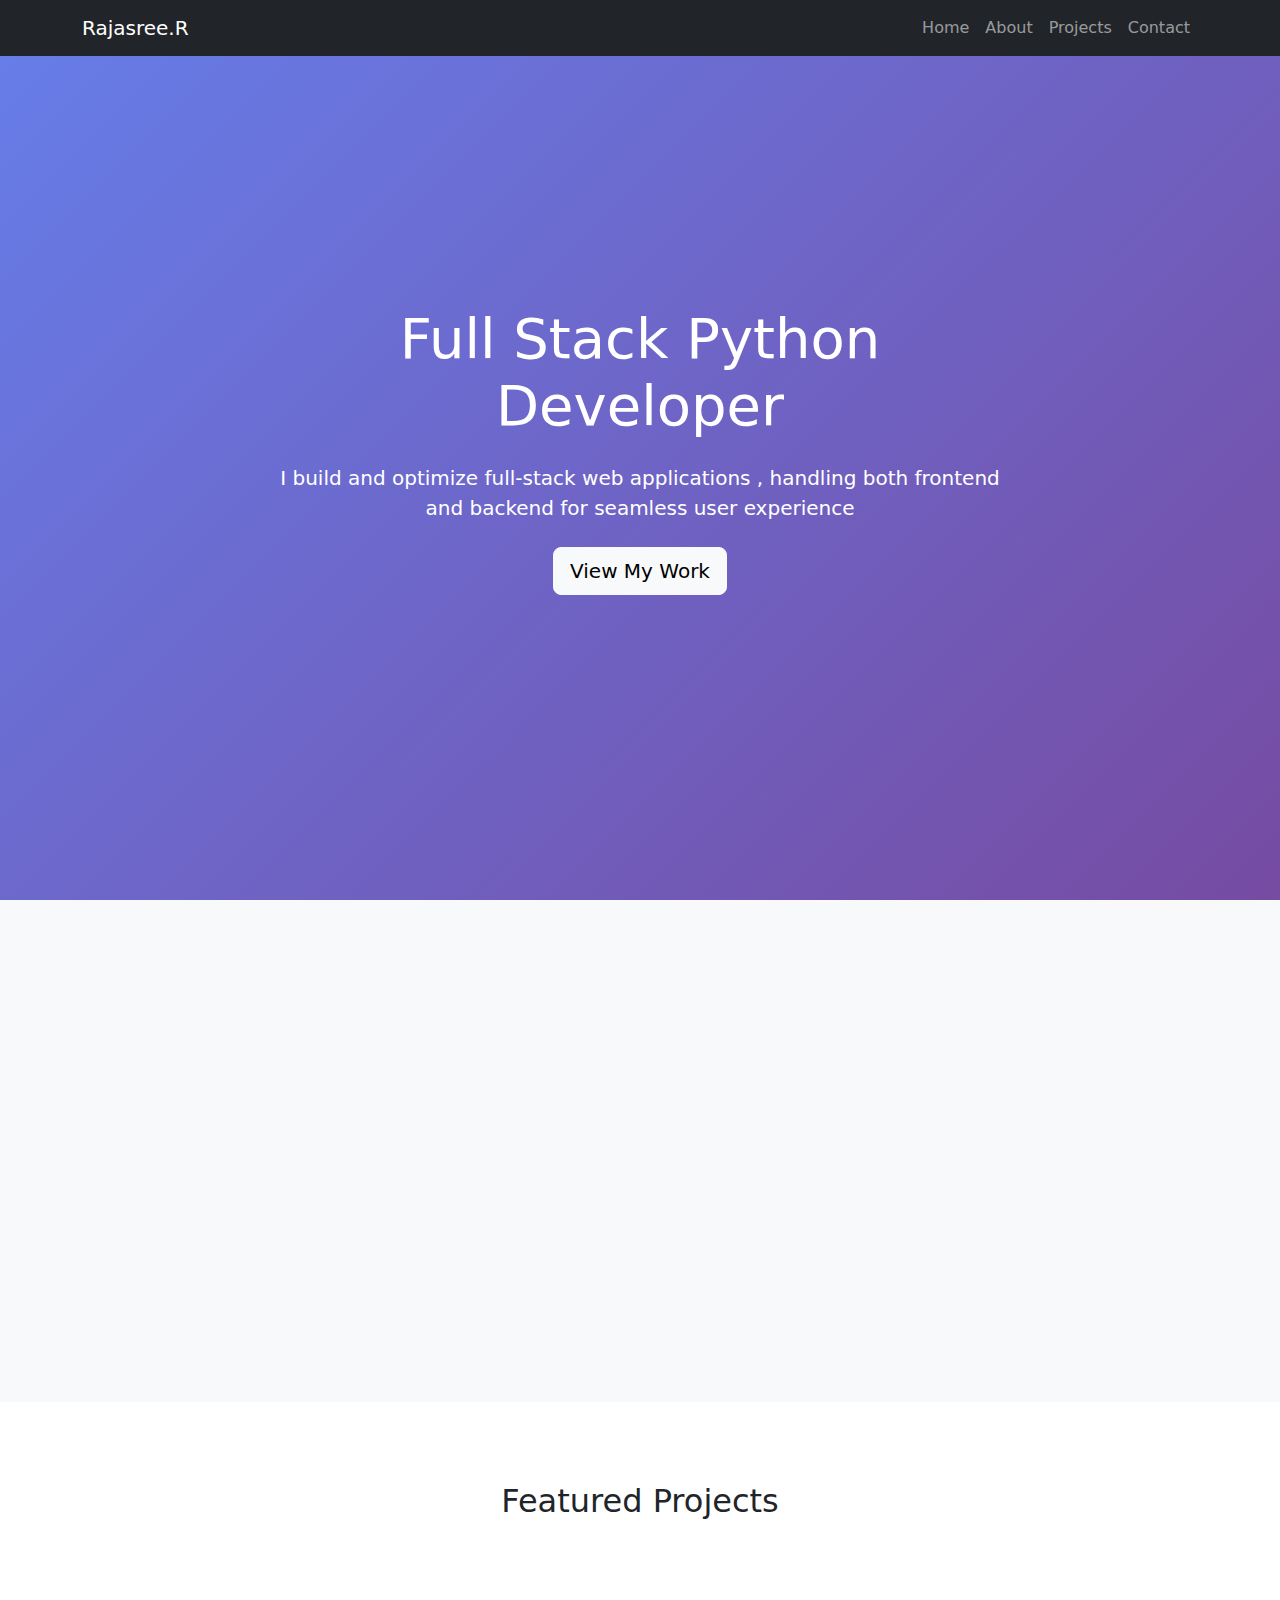
==== index.html @ 8f2027f9 "Update and rename home.html to index.html" ====
<!DOCTYPE html>
<html lang="en">
<head>
    <meta charset="UTF-8">
    <meta name="viewport" content="width=device-width, initial-scale=1.0">
    <title>Portfolio</title>
    <link href="https://cdnjs.cloudflare.com/ajax/libs/bootstrap/5.3.2/css/bootstrap.min.css" rel="stylesheet">
    <style>
        .hidden {
            opacity: 0;
            transform: translateX(-100%);
            transition: all 1s;
        }

        .show {
            opacity: 1;
            transform: translateX(0);
        }

        .project-card {
            border-radius: 10px;
            box-shadow: 0 4px 6px rgba(0, 0, 0, 0.1);
            transition: transform 0.3s;
        }

        .project-card:hover {
            transform: translateY(-5px);
        }

        .skill-badge {
            font-size: 0.9rem;
            margin: 0.2rem;
            padding: 0.5rem 1rem;
            border-radius: 20px;
        }

        .hero-section {
            height: 100vh;
            background: linear-gradient(135deg, #667eea 0%, #764ba2 100%);
            color: white;
        }

        .section-padding {
            padding: 5rem 0;
        }

        .code-block {
            background-color: #1e1e1e;
            color: #d4d4d4;
            padding: 1rem;
            border-radius: 5px;
            font-family: monospace;
        }
    </style>
</head>
<body>
    <!-- Navigation -->
    <nav class="navbar navbar-expand-lg navbar-dark bg-dark fixed-top">
        <div class="container">
            <a class="navbar-brand" href="#">Rajasree.R</a>
            <button class="navbar-toggler" type="button" data-bs-toggle="collapse" data-bs-target="#navbarNav">
                <span class="navbar-toggler-icon"></span>
            </button>
            <div class="collapse navbar-collapse" id="navbarNav">
                <ul class="navbar-nav ms-auto">
                    <li class="nav-item">
                        <a class="nav-link" href="#home">Home</a>
                    </li>
                    <li class="nav-item">
                        <a class="nav-link" href="#about">About</a>
                    </li>
                    <li class="nav-item">
                        <a class="nav-link" href="#projects">Projects</a>
                    </li>
                    <li class="nav-item">
                        <a class="nav-link" href="#contact">Contact</a>
                    </li>
                </ul>
            </div>
        </div>
    </nav>

    <!-- Hero Section -->
    <section id="home" class="hero-section d-flex align-items-center">
        <div class="container">
            <div class="row">
                <div class="col-lg-8 mx-auto text-center hidden">
                    <h1 class="display-4 mb-4">Full Stack Python Developer</h1>
                    <p class="lead mb-4">I build and optimize full-stack  web applications , handling both frontend and backend for seamless user experience</p>
                    <a href="#projects" class="btn btn-light btn-lg">View My Work</a>
                </div>
            </div>
        </div>
    </section>

    <!-- About Section -->
    <section id="about" class="section-padding bg-light">
        <div class="container">
            <div class="row">
                <div class="col-lg-6 hidden">
                    <h2 class="mb-4">About Me</h2>
                    <p class="lead">I'm a passionate Full Stack Developer specializing in Python and web technologies. With expertise in both frontend and backend development, I create efficient and scalable web solutions.</p>
                    <div class="mt-4">
                        <h4>Technical Skills</h4>
                        <span class="badge bg-primary skill-badge">Python</span>
                        <span class="badge bg-success skill-badge">Django</span>
                        <span class="badge bg-info skill-badge">Flask</span>
                        <span class="badge bg-warning skill-badge">JavaScript</span>
                        <span class="badge bg-danger skill-badge">HTML/CSS</span>
                        <span class="badge bg-secondary skill-badge">Bootstrap</span>
                        <span class="badge bg-danger skill-badge">PostgreSQL</span>
                        <span class="badge bg-warning skill-badge">MongoDB</span>
                        <span class="badge bg-info skill-badge">GitHub</span>
                    </div>
                </div>
                <div class="col-lg-6 hidden">
                    <div class="code-block">
                        <pre>
def greet():
    skills = ['Python', 'Django', 'Flask',
              'JavaScript', 'HTML/CSS', PostgrSQL , MongoDB , GitHub]
<!--    years_exp = 3-->

    return {
        'message': 'Hello, World!',
        'role': 'Full Stack Developer',
        'skills': skills
<!--        'experience': f'{years_exp} years'-->
    }

# Output: Ready to build amazing things!
                        </pre>
                    </div>
                </div>
            </div>
        </div>
    </section>

    <!-- Projects Section -->
    <section id="projects" class="section-padding">
        <div class="container">
            <h2 class="text-center mb-5">Featured Projects</h2>
            <div class="row g-4">
                <!-- Project 1 -->
<!--                <div class="col-lg-4 hidden">-->
<!--                    <div class="project-card card h-100">-->
<!--                        <img src="/api/placeholder/400/300" class="card-img-top" alt="Project 1">-->
<!--                        <div class="card-body">-->
<!--                            <h5 class="card-title">E-Commerce Platform</h5>-->
<!--                            <p class="card-text">A full-featured e-commerce platform built with Django and React.</p>-->
<!--                            <div class="mt-3">-->
<!--                                <span class="badge bg-primary">Python</span>-->
<!--                                <span class="badge bg-success">Django</span>-->
<!--                                <span class="badge bg-info">React</span>-->
<!--                            </div>-->
<!--                        </div>-->
<!--                    </div>-->
<!--                </div>-->
                <!-- Project 2 -->
                <div class="col-lg-4 hidden">
                    <div class="project-card card h-100">
                        <img src="/api/placeholder/400/300" class="card-img-top" alt="Project 2">
                        <div class="card-body">
                            <h5 class="card-title">Customized Catering</h5>
                            <p class="card-text">A Python Django webapp with HTML & CSS,offering personalized catering service</p>
                            <div class="mt-3">
                                <span class="badge bg-success">Python</span>
                                <span class="badge bg-primary">Django</span>
                                <span class="badge bg-info">HTML/CSS</span>
                            </div>
                        </div>
                    </div>
                </div>
                <!-- Project 3 -->
<!--                <div class="col-lg-4 hidden">-->
<!--                    <div class="project-card card h-100">-->
<!--                        <img src="/api/placeholder/400/300" class="card-img-top" alt="Project 3">-->
<!--                        <div class="card-body">-->
<!--                            <h5 class="card-title">Analytics Dashboard</h5>-->
<!--                            <p class="card-text">Real-time analytics dashboard with Python backend and Chart.js.</p>-->
<!--                            <div class="mt-3">-->
<!--                                <span class="badge bg-primary">Python</span>-->
<!--                                <span class="badge bg-success">WebSocket</span>-->
<!--                                <span class="badge bg-info">Chart.js</span>-->
<!--                            </div>-->
<!--                        </div>-->
<!--                    </div>-->
<!--                </div>-->
            </div>
        </div>
    </section>

    <!-- Contact Section -->
    <section id="contact" class="section-padding bg-light">
        <div class="container">
            <div class="row">
                <div class="col-lg-6 mx-auto text-center hidden">
                    <h2 class="mb-4">Get In Touch</h2>
<!--                    <p class="lead mb-4">Interested in working together? Let's connect!</p>-->
                    <div class="d-grid gap-2 d-sm-flex justify-content-sm-center">
                        <a href="rajasree.r016@gmail.com" class="btn btn-primary btn-lg px-4 gap-3">Email Me</a>
                        <a href="https://github.com/rajasree06" class="btn btn-outline-secondary btn-lg px-4">GitHub</a>
                        <a href="https://www.linkedin.com/in/rajasree31" class="btn btn-primary btn-lg px-4 gap-3">Linkedin</a>
                    </div>
                </div>
            </div>
        </div>
    </section>

    <script src="https://cdnjs.cloudflare.com/ajax/libs/bootstrap/5.3.2/js/bootstrap.bundle.min.js"></script>
    <script>
        // Intersection Observer for slide-in animations
        const observer = new IntersectionObserver((entries) => {
            entries.forEach(entry => {
                if (entry.isIntersecting) {
                    entry.target.classList.add('show');
                }
            });
        }, {
            threshold: 0.1
        });

        // Observe all hidden elements
        document.querySelectorAll('.hidden').forEach((el) => observer.observe(el));
    </script>
</body>
</html>
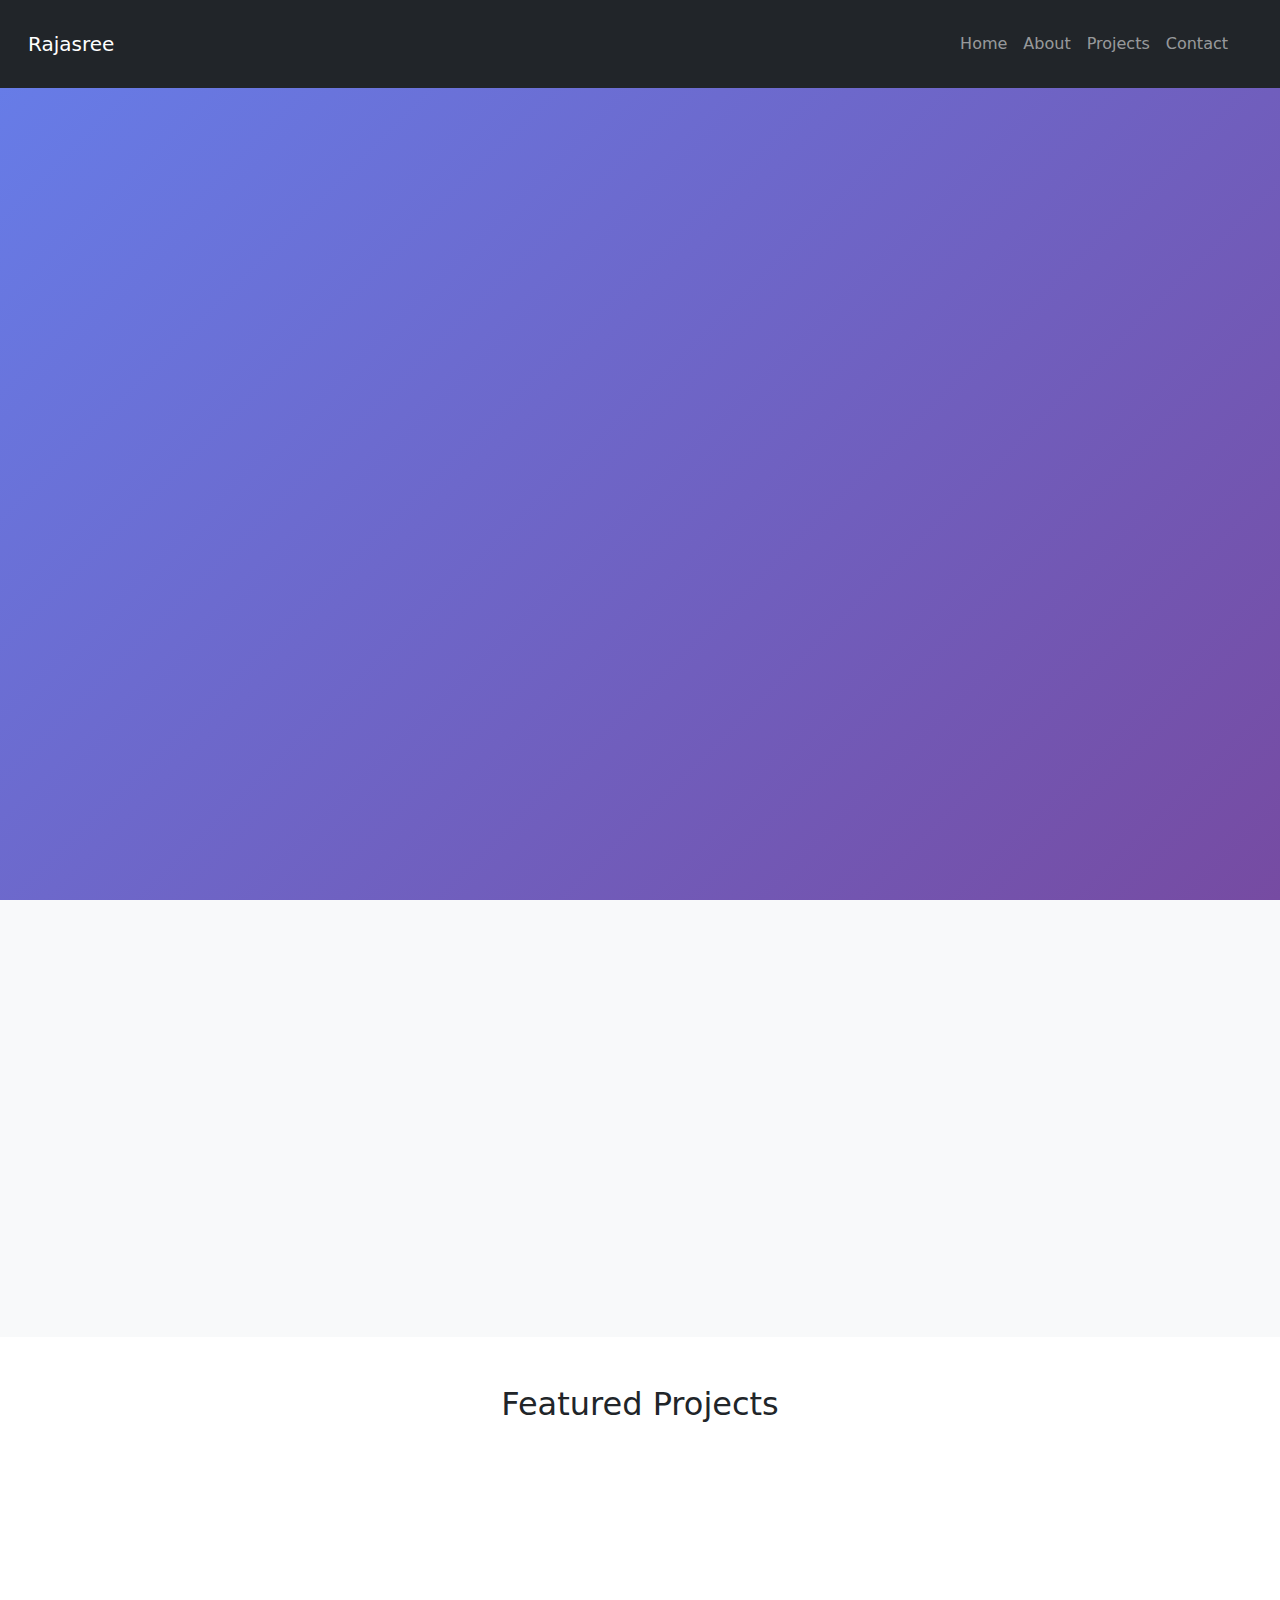
==== commit c3df79d3: "Update index.html" ====
--- a/index.html
+++ b/index.html
@@ -6,74 +6,138 @@
     <title>Portfolio</title>
     <link href="https://cdnjs.cloudflare.com/ajax/libs/bootstrap/5.3.2/css/bootstrap.min.css" rel="stylesheet">
     <style>
+        /* Mobile-first styles */
+        body {
+            overflow-x: hidden;
+        }
+
         .hidden {
             opacity: 0;
             transform: translateX(-100%);
             transition: all 1s;
         }
-
+        
         .show {
             opacity: 1;
             transform: translateX(0);
         }
-
+        
         .project-card {
             border-radius: 10px;
             box-shadow: 0 4px 6px rgba(0, 0, 0, 0.1);
             transition: transform 0.3s;
-        }
-
+            margin-bottom: 1rem;
+        }
+        
         .project-card:hover {
             transform: translateY(-5px);
         }
-
+        
         .skill-badge {
-            font-size: 0.9rem;
+            font-size: 0.8rem;
             margin: 0.2rem;
-            padding: 0.5rem 1rem;
+            padding: 0.4rem 0.8rem;
             border-radius: 20px;
-        }
-
+            display: inline-block;
+            margin-bottom: 0.5rem;
+        }
+        
         .hero-section {
-            height: 100vh;
+            min-height: 100vh;
             background: linear-gradient(135deg, #667eea 0%, #764ba2 100%);
             color: white;
-        }
-
+            padding: 6rem 1rem 2rem 1rem;
+        }
+        
         .section-padding {
-            padding: 5rem 0;
-        }
-
+            padding: 3rem 1rem;
+        }
+        
         .code-block {
             background-color: #1e1e1e;
             color: #d4d4d4;
             padding: 1rem;
             border-radius: 5px;
             font-family: monospace;
+            font-size: 0.9rem;
+            overflow-x: auto;
+            margin: 1rem 0;
+        }
+
+        /* Navbar mobile improvements */
+        .navbar {
+            padding: 0.5rem 1rem;
+        }
+
+        .navbar-collapse {
+            background-color: #212529;
+            padding: 1rem;
+        }
+
+        /* Mobile-specific adjustments */
+        @media (max-width: 768px) {
+            .hero-section {
+                text-align: center;
+                padding-top: 5rem;
+            }
+
+            .hero-section h1 {
+                font-size: 2rem;
+            }
+
+            .hero-section p {
+                font-size: 1rem;
+            }
+
+            .section-padding {
+                padding: 2rem 1rem;
+            }
+
+            .card-body {
+                padding: 1rem;
+            }
+
+            .project-card img {
+                height: 200px;
+                object-fit: cover;
+            }
+
+            .code-block {
+                font-size: 0.8rem;
+                max-width: 100%;
+                overflow-x: auto;
+                -webkit-overflow-scrolling: touch;
+            }
+
+            pre {
+                margin-bottom: 0;
+                white-space: pre-wrap;
+                word-wrap: break-word;
+            }
         }
     </style>
 </head>
 <body>
     <!-- Navigation -->
     <nav class="navbar navbar-expand-lg navbar-dark bg-dark fixed-top">
-        <div class="container">
-            <a class="navbar-brand" href="#">Rajasree.R</a>
+        <div class="container-fluid">
+            <a class="navbar-brand" href="#">Rajasree</a>
             <button class="navbar-toggler" type="button" data-bs-toggle="collapse" data-bs-target="#navbarNav">
                 <span class="navbar-toggler-icon"></span>
             </button>
             <div class="collapse navbar-collapse" id="navbarNav">
                 <ul class="navbar-nav ms-auto">
                     <li class="nav-item">
-                        <a class="nav-link" href="#home">Home</a>
+                        <a class="nav-link py-2" href="#home">Home</a>
                     </li>
                     <li class="nav-item">
-                        <a class="nav-link" href="#about">About</a>
+                        <a class="nav-link py-2" href="#about">About</a>
                     </li>
                     <li class="nav-item">
-                        <a class="nav-link" href="#projects">Projects</a>
+                        <a class="nav-link py-2" href="#projects">Projects</a>
                     </li>
                     <li class="nav-item">
-                        <a class="nav-link" href="#contact">Contact</a>
+                        <a class="nav-link py-2" href="#contact">Contact</a>
                     </li>
                 </ul>
             </div>
@@ -84,9 +148,10 @@
     <section id="home" class="hero-section d-flex align-items-center">
         <div class="container">
             <div class="row">
-                <div class="col-lg-8 mx-auto text-center hidden">
+                <div class="col-12 text-center hidden">
                     <h1 class="display-4 mb-4">Full Stack Python Developer</h1>
-                    <p class="lead mb-4">I build and optimize full-stack  web applications , handling both frontend and backend for seamless user experience</p>
+                    <p class="lead mb-4">I build and optimize full-stack  web applications , handling both frontend 
+                        and backend for seamless user experience</p>
                     <a href="#projects" class="btn btn-light btn-lg">View My Work</a>
                 </div>
             </div>
@@ -97,38 +162,41 @@
     <section id="about" class="section-padding bg-light">
         <div class="container">
             <div class="row">
-                <div class="col-lg-6 hidden">
+                <div class="col-12 col-lg-6 mb-4 hidden">
                     <h2 class="mb-4">About Me</h2>
-                    <p class="lead">I'm a passionate Full Stack Developer specializing in Python and web technologies. With expertise in both frontend and backend development, I create efficient and scalable web solutions.</p>
+                    <p class="lead">I'm a passionate Full Stack Developer specializing in Python and 
+                        web technologies. With expertise in both frontend and backend development, 
+                        I create efficient and scalable web solutions.</p>
                     <div class="mt-4">
                         <h4>Technical Skills</h4>
-                        <span class="badge bg-primary skill-badge">Python</span>
-                        <span class="badge bg-success skill-badge">Django</span>
-                        <span class="badge bg-info skill-badge">Flask</span>
-                        <span class="badge bg-warning skill-badge">JavaScript</span>
-                        <span class="badge bg-danger skill-badge">HTML/CSS</span>
-                        <span class="badge bg-secondary skill-badge">Bootstrap</span>
-                        <span class="badge bg-danger skill-badge">PostgreSQL</span>
-                        <span class="badge bg-warning skill-badge">MongoDB</span>
-                        <span class="badge bg-info skill-badge">GitHub</span>
-                    </div>
-                </div>
-                <div class="col-lg-6 hidden">
+                        <div class="skill-badges">
+                            <span class="badge bg-primary skill-badge">Python</span>
+                            <span class="badge bg-success skill-badge">Django</span>
+                            <span class="badge bg-info skill-badge">Flask</span>
+                            <span class="badge bg-warning skill-badge">JavaScript</span>
+                            <span class="badge bg-danger skill-badge">HTML5/CSS3</span>
+                            <span class="badge bg-secondary skill-badge">Bootstrap</span>
+                            <span class="badge bg-danger skill-badge">PostgreSQL</span>
+                            <span class="badge bg-warning skill-badge">MongoDB</span>
+                            <span class="badge bg-info skill-badge">GitHub</span>
+                        </div>
+                    </div>
+                </div>
+                <div class="col-12 col-lg-6 hidden">
                     <div class="code-block">
                         <pre>
 def greet():
-    skills = ['Python', 'Django', 'Flask',
-              'JavaScript', 'HTML/CSS', PostgrSQL , MongoDB , GitHub]
-<!--    years_exp = 3-->
-
+    skills = ['Python', 'Django', 
+            'Flask', 'JavaScript', 
+            'HTML/CSS', PostgrSQL , MongoDB , GitHub]
+<!--     years_exp = 3 -->
+    
     return {
         'message': 'Hello, World!',
         'role': 'Full Stack Developer',
         'skills': skills
-<!--        'experience': f'{years_exp} years'-->
+<!--         'experience': f'{years_exp} years' -->
     }
-
-# Output: Ready to build amazing things!
                         </pre>
                     </div>
                 </div>
@@ -139,31 +207,16 @@
     <!-- Projects Section -->
     <section id="projects" class="section-padding">
         <div class="container">
-            <h2 class="text-center mb-5">Featured Projects</h2>
-            <div class="row g-4">
+            <h2 class="text-center mb-4">Featured Projects</h2>
+            <div class="row">
                 <!-- Project 1 -->
-<!--                <div class="col-lg-4 hidden">-->
-<!--                    <div class="project-card card h-100">-->
-<!--                        <img src="/api/placeholder/400/300" class="card-img-top" alt="Project 1">-->
-<!--                        <div class="card-body">-->
-<!--                            <h5 class="card-title">E-Commerce Platform</h5>-->
-<!--                            <p class="card-text">A full-featured e-commerce platform built with Django and React.</p>-->
-<!--                            <div class="mt-3">-->
-<!--                                <span class="badge bg-primary">Python</span>-->
-<!--                                <span class="badge bg-success">Django</span>-->
-<!--                                <span class="badge bg-info">React</span>-->
-<!--                            </div>-->
-<!--                        </div>-->
-<!--                    </div>-->
-<!--                </div>-->
-                <!-- Project 2 -->
-                <div class="col-lg-4 hidden">
+                <div class="col-12 col-md-6 col-lg-4 mb-4 hidden">
                     <div class="project-card card h-100">
-                        <img src="/api/placeholder/400/300" class="card-img-top" alt="Project 2">
+                        <img src="/api/placeholder/400/300" class="card-img-top" alt="Project 1">
                         <div class="card-body">
                             <h5 class="card-title">Customized Catering</h5>
-                            <p class="card-text">A Python Django webapp with HTML & CSS,offering personalized catering service</p>
-                            <div class="mt-3">
+                            <p class="card-text">A Python Django webapp with HTML & CSS,offering personalized catering service.</p>
+                            <div class="mt-2">
                                 <span class="badge bg-success">Python</span>
                                 <span class="badge bg-primary">Django</span>
                                 <span class="badge bg-info">HTML/CSS</span>
@@ -171,21 +224,36 @@
                         </div>
                     </div>
                 </div>
+                <!-- Project 2 -->
+<!--                 <div class="col-12 col-md-6 col-lg-4 mb-4 hidden">
+                    <div class="project-card card h-100">
+                        <img src="/api/placeholder/400/300" class="card-img-top" alt="Project 2">
+                        <div class="card-body">
+                            <h5 class="card-title">Task Management API</h5>
+                            <p class="card-text">RESTful API built with Flask for task management and scheduling.</p>
+                            <div class="mt-2">
+                                <span class="badge bg-primary">Python</span>
+                                <span class="badge bg-danger">Flask</span>
+                                <span class="badge bg-warning">REST API</span>
+                            </div>
+                        </div>
+                    </div>
+                </div> -->
                 <!-- Project 3 -->
-<!--                <div class="col-lg-4 hidden">-->
-<!--                    <div class="project-card card h-100">-->
-<!--                        <img src="/api/placeholder/400/300" class="card-img-top" alt="Project 3">-->
-<!--                        <div class="card-body">-->
-<!--                            <h5 class="card-title">Analytics Dashboard</h5>-->
-<!--                            <p class="card-text">Real-time analytics dashboard with Python backend and Chart.js.</p>-->
-<!--                            <div class="mt-3">-->
-<!--                                <span class="badge bg-primary">Python</span>-->
-<!--                                <span class="badge bg-success">WebSocket</span>-->
-<!--                                <span class="badge bg-info">Chart.js</span>-->
-<!--                            </div>-->
-<!--                        </div>-->
-<!--                    </div>-->
-<!--                </div>-->
+<!--                 <div class="col-12 col-md-6 col-lg-4 mb-4 hidden">
+                    <div class="project-card card h-100">
+                        <img src="/api/placeholder/400/300" class="card-img-top" alt="Project 3">
+                        <div class="card-body">
+                            <h5 class="card-title">Analytics Dashboard</h5>
+                            <p class="card-text">Real-time analytics dashboard with Python backend and Chart.js.</p>
+                            <div class="mt-2">
+                                <span class="badge bg-primary">Python</span>
+                                <span class="badge bg-success">WebSocket</span>
+                                <span class="badge bg-info">Chart.js</span>
+                            </div>
+                        </div>
+                    </div> -->
+                </div>
             </div>
         </div>
     </section>
@@ -194,10 +262,10 @@
     <section id="contact" class="section-padding bg-light">
         <div class="container">
             <div class="row">
-                <div class="col-lg-6 mx-auto text-center hidden">
+                <div class="col-12 text-center hidden">
                     <h2 class="mb-4">Get In Touch</h2>
-<!--                    <p class="lead mb-4">Interested in working together? Let's connect!</p>-->
-                    <div class="d-grid gap-2 d-sm-flex justify-content-sm-center">
+                    <p class="lead mb-4">Interested in working together? Let's connect!</p>
+                    <div class="d-grid gap-3 d-sm-flex justify-content-center">
                         <a href="rajasree.r016@gmail.com" class="btn btn-primary btn-lg px-4 gap-3">Email Me</a>
                         <a href="https://github.com/rajasree06" class="btn btn-outline-secondary btn-lg px-4">GitHub</a>
                         <a href="https://www.linkedin.com/in/rajasree31" class="btn btn-primary btn-lg px-4 gap-3">Linkedin</a>
@@ -222,6 +290,16 @@
 
         // Observe all hidden elements
         document.querySelectorAll('.hidden').forEach((el) => observer.observe(el));
+
+        // Close mobile menu when clicking a link
+        document.querySelectorAll('.nav-link').forEach(link => {
+            link.addEventListener('click', () => {
+                const navbarCollapse = document.querySelector('.navbar-collapse');
+                if (navbarCollapse.classList.contains('show')) {
+                    navbarCollapse.classList.remove('show');
+                }
+            });
+        });
     </script>
 </body>
 </html>
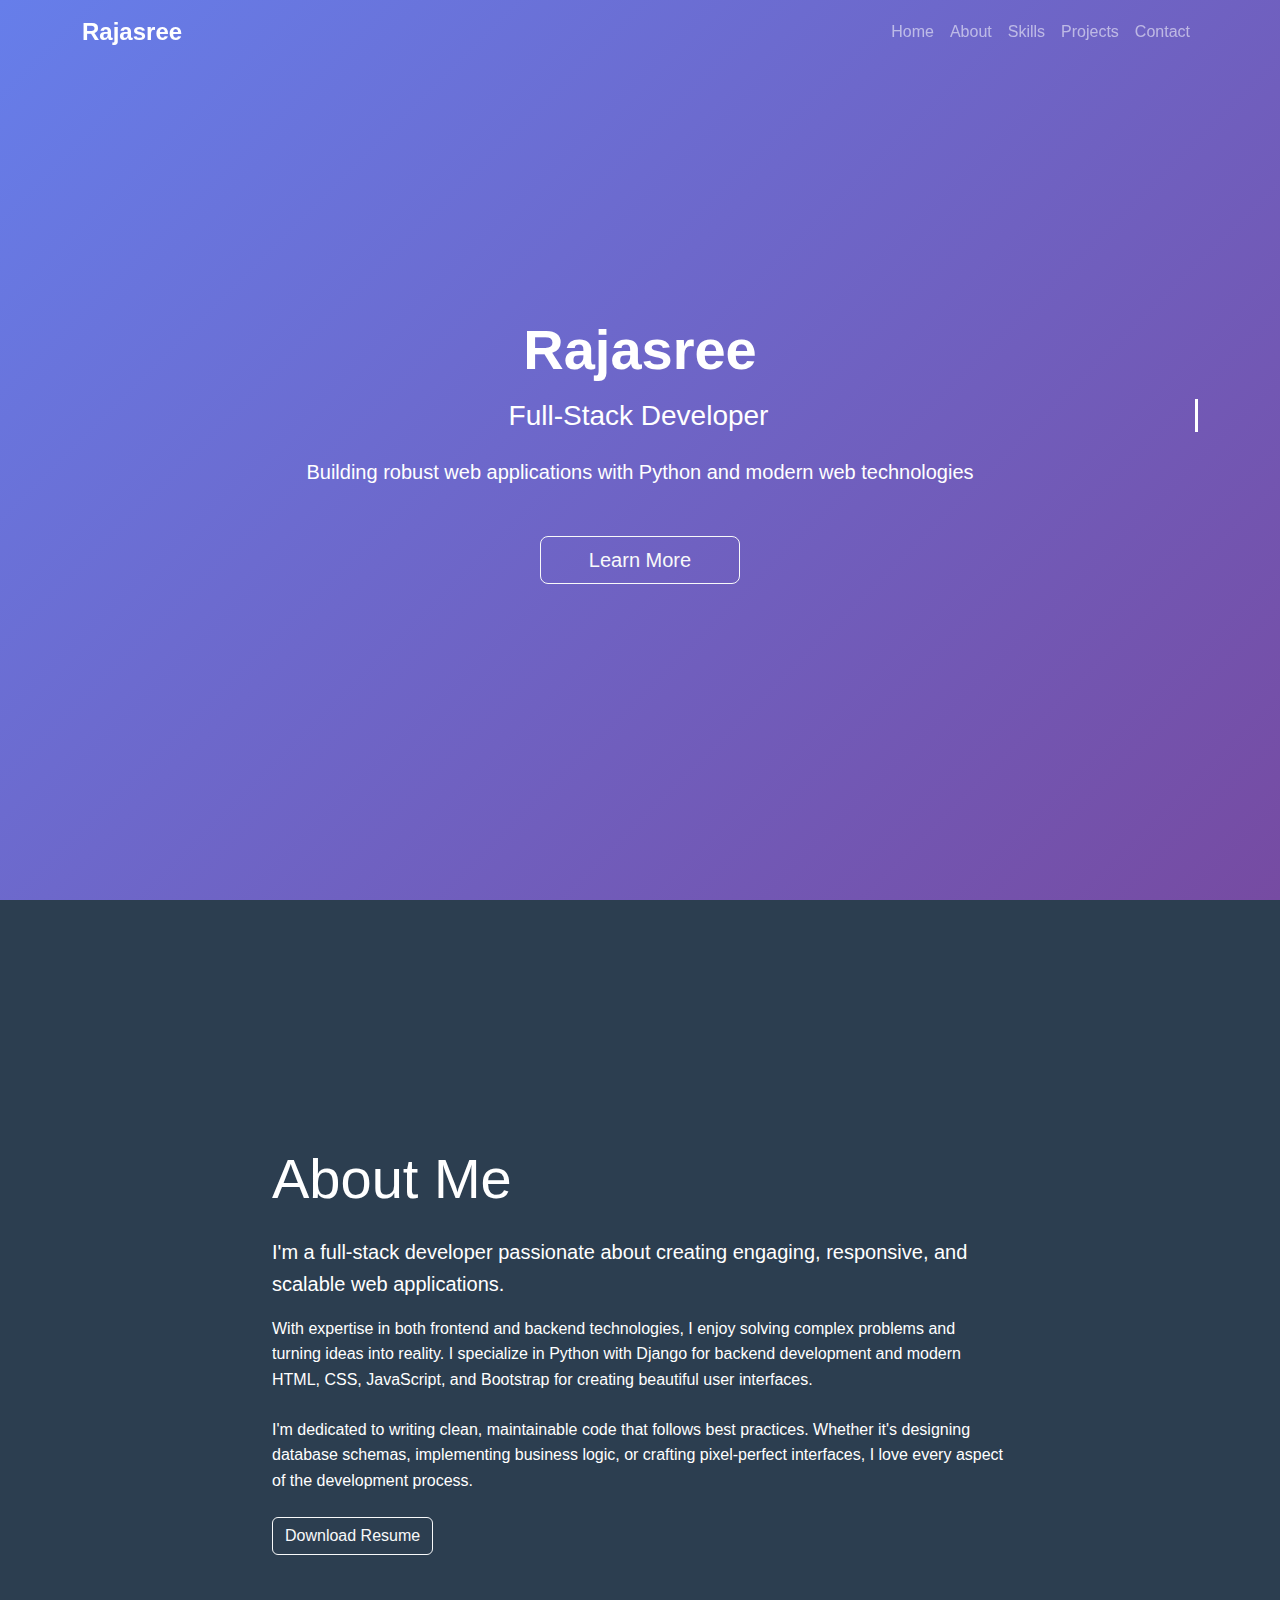
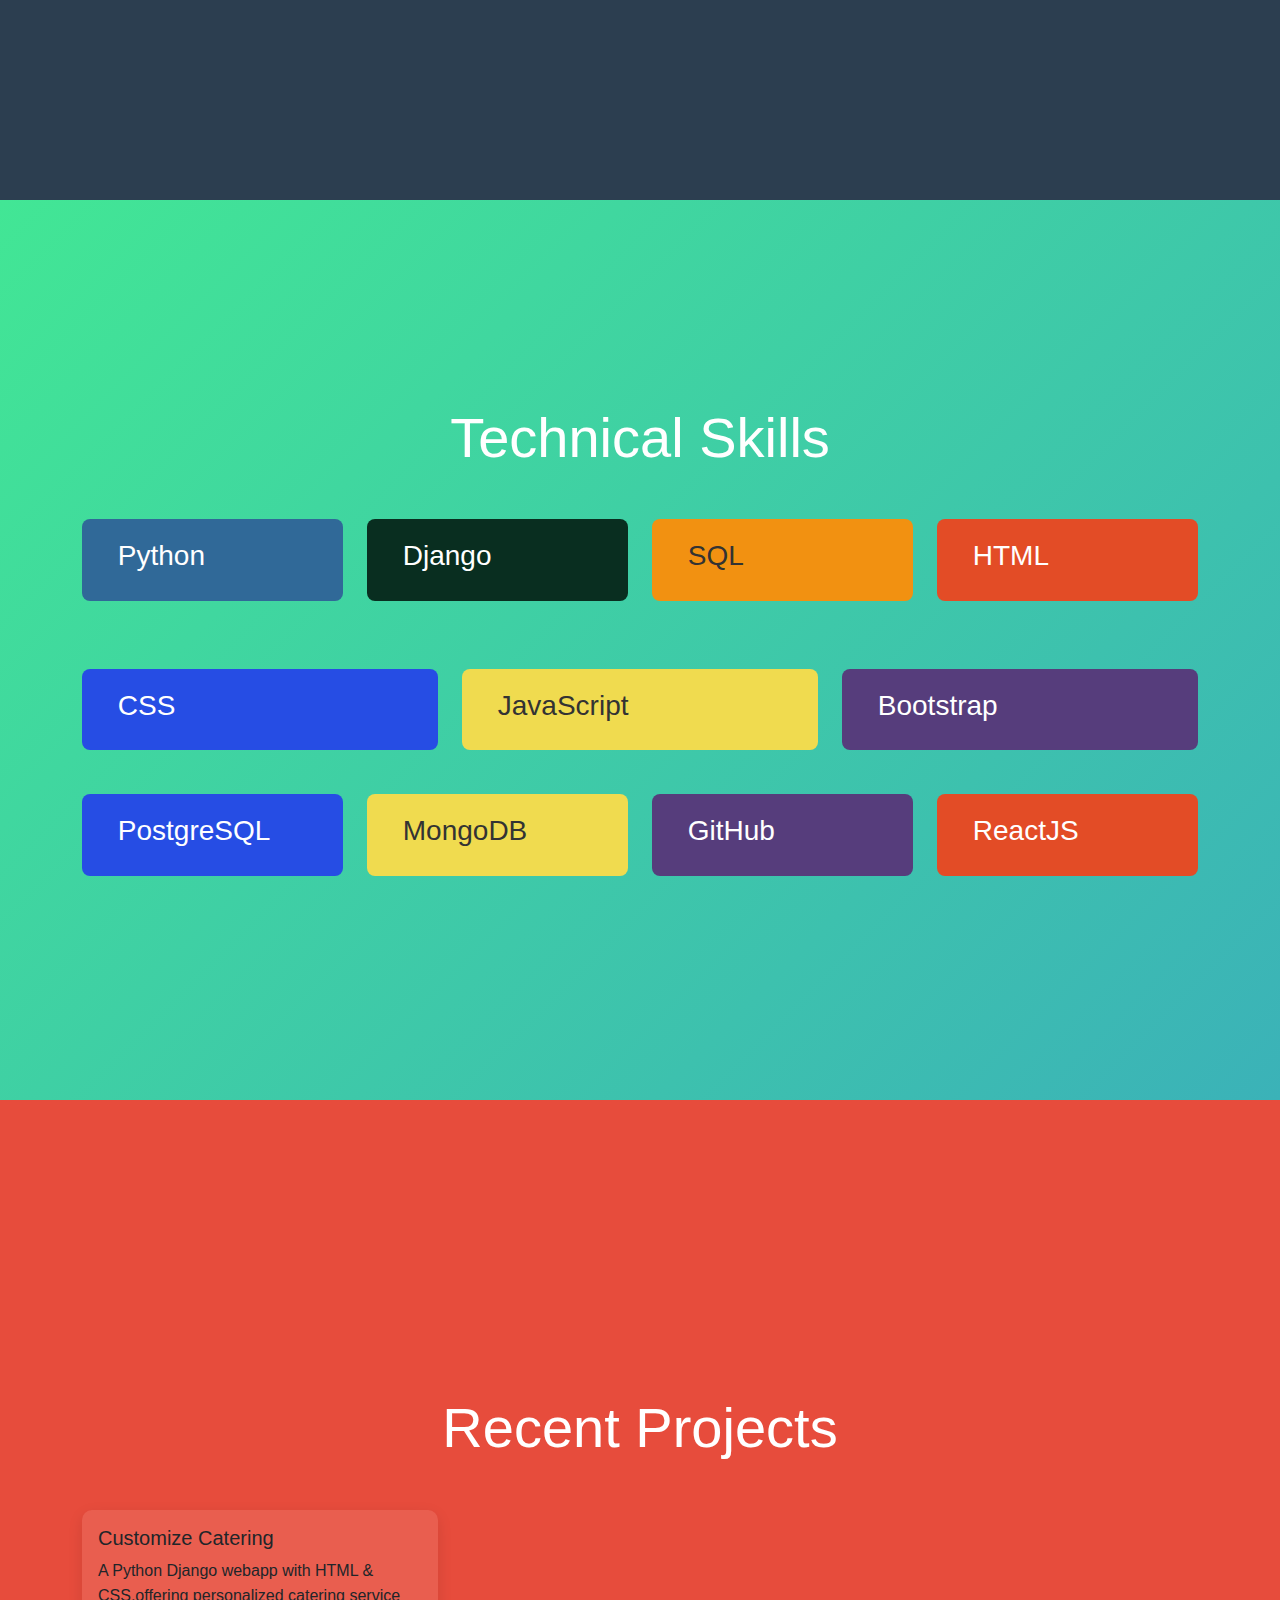
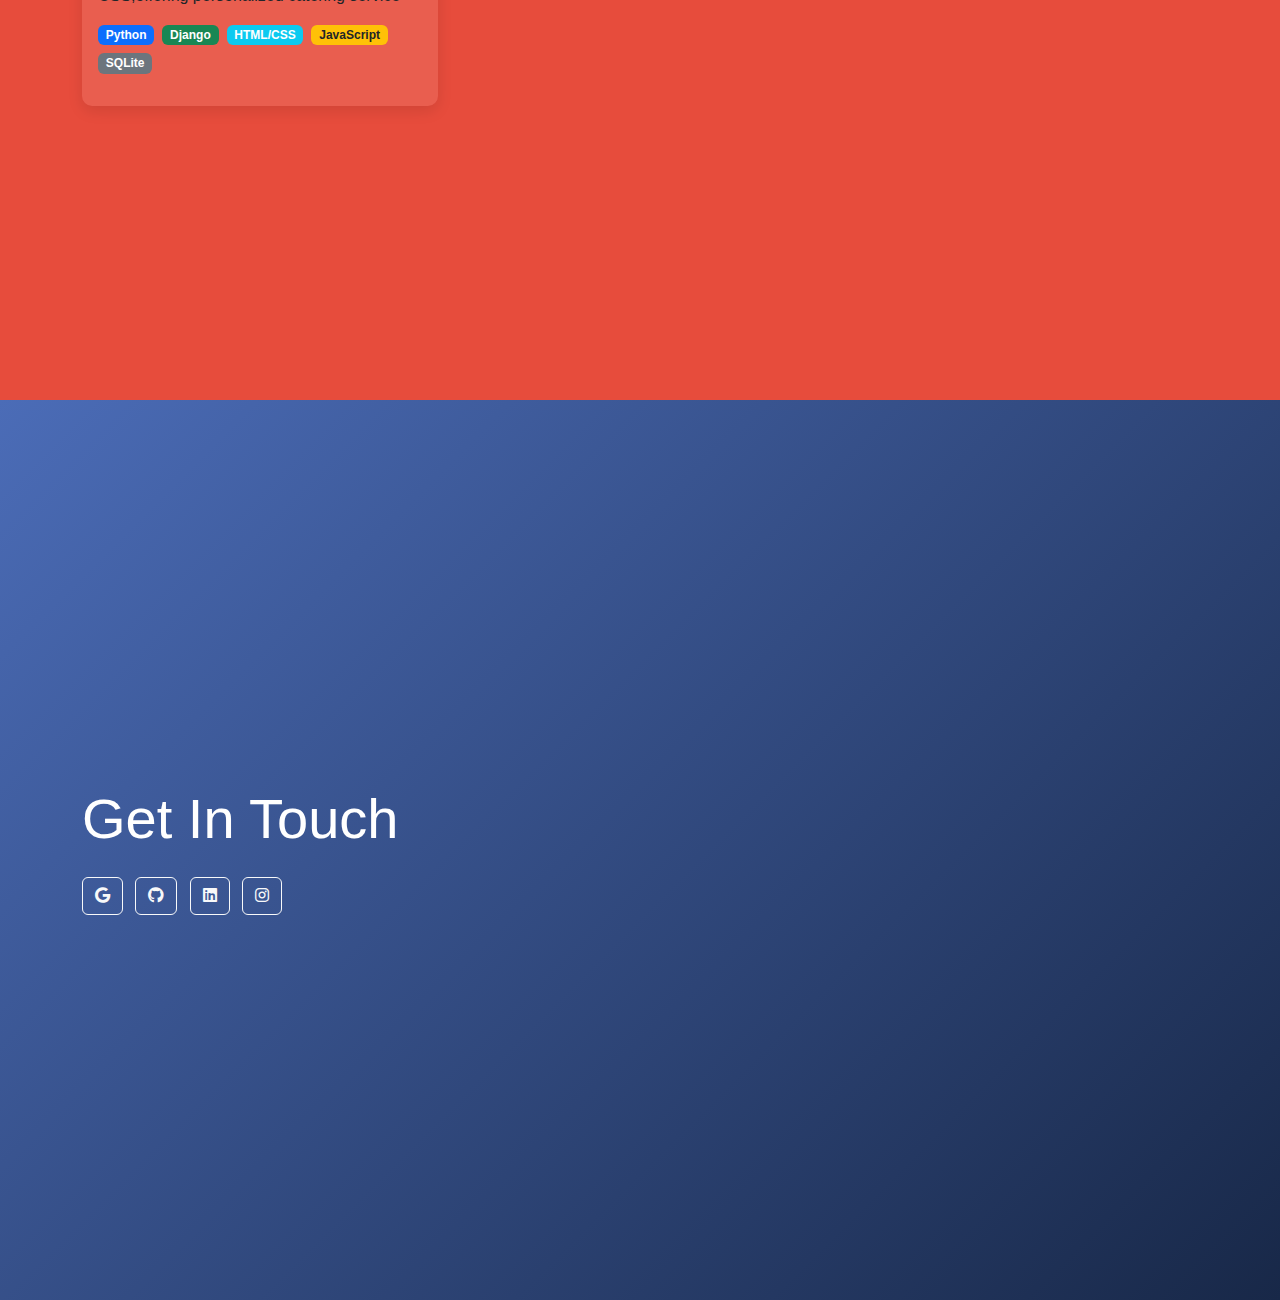
==== commit b02f7350: "Update index.html" ====
--- a/index.html
+++ b/index.html
@@ -4,302 +4,508 @@
     <meta charset="UTF-8">
     <meta name="viewport" content="width=device-width, initial-scale=1.0">
     <title>Portfolio</title>
-    <link href="https://cdnjs.cloudflare.com/ajax/libs/bootstrap/5.3.2/css/bootstrap.min.css" rel="stylesheet">
+    <link href="https://cdnjs.cloudflare.com/ajax/libs/bootstrap/5.3.0/css/bootstrap.min.css" rel="stylesheet">
+    <link href="https://cdnjs.cloudflare.com/ajax/libs/font-awesome/6.4.0/css/all.min.css" rel="stylesheet">
     <style>
-        /* Mobile-first styles */
+        /* General Styles */
+        html {
+            scroll-behavior: smooth;
+        }
+
         body {
-            overflow-x: hidden;
-        }
-
-        .hidden {
-            opacity: 0;
-            transform: translateX(-100%);
-            transition: all 1s;
-        }
-        
-        .show {
-            opacity: 1;
-            transform: translateX(0);
-        }
-        
-        .project-card {
-            border-radius: 10px;
-            box-shadow: 0 4px 6px rgba(0, 0, 0, 0.1);
-            transition: transform 0.3s;
-            margin-bottom: 1rem;
-        }
-        
-        .project-card:hover {
-            transform: translateY(-5px);
-        }
-        
-        .skill-badge {
-            font-size: 0.8rem;
-            margin: 0.2rem;
-            padding: 0.4rem 0.8rem;
-            border-radius: 20px;
-            display: inline-block;
-            margin-bottom: 0.5rem;
-        }
-        
-        .hero-section {
+            font-family: 'Roboto', sans-serif;
+            line-height: 1.6;
+            color: #333;
+        }
+
+        .section {
+            padding: 100px 0;
             min-height: 100vh;
+            display: flex;
+            align-items: center;
+        }
+
+        /* Section Colors */
+        #home {
             background: linear-gradient(135deg, #667eea 0%, #764ba2 100%);
             color: white;
-            padding: 6rem 1rem 2rem 1rem;
-        }
-        
-        .section-padding {
-            padding: 3rem 1rem;
-        }
-        
-        .code-block {
-            background-color: #1e1e1e;
-            color: #d4d4d4;
-            padding: 1rem;
-            border-radius: 5px;
-            font-family: monospace;
-            font-size: 0.9rem;
-            overflow-x: auto;
-            margin: 1rem 0;
-        }
-
-        /* Navbar mobile improvements */
+        }
+
+        #about {
+            background: #2c3e50;
+            color: white;
+        }
+
+        #skills {
+            background: linear-gradient(135deg, #42E695 0%, #3BB2B8 100%);
+            color: white;
+        }
+
+        #projects {
+            background: #e74c3c;
+            color: white;
+        }
+
+        #contact {
+            background: linear-gradient(135deg, #4b6cb7 0%, #182848 100%);
+            color: white;
+        }
+
+        /* Navbar Styles */
         .navbar {
-            padding: 0.5rem 1rem;
-        }
-
-        .navbar-collapse {
-            background-color: #212529;
-            padding: 1rem;
-        }
-
-        /* Mobile-specific adjustments */
+            transition: all 0.3s ease;
+            background-color: transparent !important;
+        }
+
+        .navbar.scrolled {
+            background-color: #343a40 !important;
+            box-shadow: 0 2px 10px rgba(0, 0, 0, 0.3);
+        }
+
+        .navbar-brand {
+            font-weight: 700;
+            font-size: 1.5rem;
+        }
+
+        /* Home Section */
+        .typing-text {
+            overflow: hidden;
+            border-right: 3px solid white;
+            white-space: nowrap;
+            margin: 0 auto;
+            animation: typing 3.5s steps(40, end), blink-caret 0.75s step-end infinite;
+        }
+
+        /* Skills Section */
+        .skill-item {
+            background-color: rgba(255, 255, 255, 0.1);
+            border-radius: 8px;
+            padding: 20px;
+            margin-bottom: 20px;
+            transition: transform 0.3s;
+        }
+
+        .skill-item:hover {
+            transform: translateY(-5px);
+        }
+
+        /* Python */
+        .skill-python {
+            background-color: #306998;
+        }
+
+        /* Django */
+        .skill-django {
+            background-color: #092e20;
+        }
+
+        /* SQL */
+        .skill-sql {
+            background-color: #f29111;
+            color: #333;
+        }
+
+        /* HTML */
+        .skill-html {
+            background-color: #e34c26;
+        }
+
+        /* CSS */
+        .skill-css {
+            background-color: #264de4;
+        }
+
+        /* JavaScript */
+        .skill-js {
+            background-color: #f0db4f;
+            color: #333;
+        }
+
+        /* Bootstrap */
+        .skill-bootstrap {
+            background-color: #563d7c;
+        }
+
+        /* Project Section */
+        .card {
+            border: none;
+            border-radius: 10px;
+            overflow: hidden;
+            box-shadow: 0 5px 15px rgba(0, 0, 0, 0.1);
+            transition: transform 0.3s, box-shadow 0.3s;
+            background-color: rgba(255, 255, 255, 0.1);
+        }
+
+        .card:hover {
+            transform: translateY(-5px);
+            box-shadow: 0 15px 30px rgba(0, 0, 0, 0.2);
+        }
+
+        /* Contact Section */
+        .contact-info i {
+            margin-right: 10px;
+        }
+
+        /* Scroll to top button */
+        .scroll-top {
+            position: fixed;
+            bottom: 20px;
+            right: 20px;
+            width: 50px;
+            height: 50px;
+            border-radius: 50%;
+            background: rgba(0, 0, 0, 0.5);
+            color: white;
+            display: flex;
+            justify-content: center;
+            align-items: center;
+            cursor: pointer;
+            opacity: 0;
+            transition: opacity 0.3s, background 0.3s;
+            z-index: 1000;
+        }
+
+        .scroll-top:hover {
+            background: rgba(0, 0, 0, 0.8);
+        }
+
+        .scroll-top.visible {
+            opacity: 1;
+        }
+
+        /* Animation Keyframes */
+        @keyframes typing {
+            from { width: 0 }
+            to { width: 100% }
+        }
+
+        @keyframes blink-caret {
+            from, to { border-color: transparent }
+            50% { border-color: white }
+        }
+
+        /* Media Queries */
         @media (max-width: 768px) {
-            .hero-section {
-                text-align: center;
-                padding-top: 5rem;
-            }
-
-            .hero-section h1 {
-                font-size: 2rem;
-            }
-
-            .hero-section p {
-                font-size: 1rem;
-            }
-
-            .section-padding {
-                padding: 2rem 1rem;
-            }
-
-            .card-body {
-                padding: 1rem;
-            }
-
-            .project-card img {
-                height: 200px;
-                object-fit: cover;
-            }
-
-            .code-block {
-                font-size: 0.8rem;
-                max-width: 100%;
-                overflow-x: auto;
-                -webkit-overflow-scrolling: touch;
-            }
-
-            pre {
-                margin-bottom: 0;
-                white-space: pre-wrap;
-                word-wrap: break-word;
+            .section {
+                padding: 80px 0;
             }
         }
     </style>
 </head>
 <body>
     <!-- Navigation -->
-    <nav class="navbar navbar-expand-lg navbar-dark bg-dark fixed-top">
-        <div class="container-fluid">
-            <a class="navbar-brand" href="#">Rajasree</a>
-            <button class="navbar-toggler" type="button" data-bs-toggle="collapse" data-bs-target="#navbarNav">
+    <nav class="navbar navbar-expand-lg navbar-dark fixed-top">
+        <div class="container">
+            <a class="navbar-brand" href="#home">Rajasree</a>
+            <button class="navbar-toggler" type="button" data-bs-toggle="collapse" data-bs-target="#navbarNav" aria-controls="navbarNav" aria-expanded="false" aria-label="Toggle navigation">
                 <span class="navbar-toggler-icon"></span>
             </button>
             <div class="collapse navbar-collapse" id="navbarNav">
                 <ul class="navbar-nav ms-auto">
                     <li class="nav-item">
-                        <a class="nav-link py-2" href="#home">Home</a>
+                        <a class="nav-link" href="#home">Home</a>
                     </li>
                     <li class="nav-item">
-                        <a class="nav-link py-2" href="#about">About</a>
+                        <a class="nav-link" href="#about">About</a>
                     </li>
                     <li class="nav-item">
-                        <a class="nav-link py-2" href="#projects">Projects</a>
+                        <a class="nav-link" href="#skills">Skills</a>
                     </li>
                     <li class="nav-item">
-                        <a class="nav-link py-2" href="#contact">Contact</a>
+                        <a class="nav-link" href="#projects">Projects</a>
+                    </li>
+                    <li class="nav-item">
+                        <a class="nav-link" href="#contact">Contact</a>
                     </li>
                 </ul>
             </div>
         </div>
     </nav>
 
-    <!-- Hero Section -->
-    <section id="home" class="hero-section d-flex align-items-center">
+    <!-- Home Section -->
+    <section id="home" class="section">
+        <div class="container text-center">
+            <h1 class="display-4 fw-bold mb-3">Rajasree</h1>
+            <h2 class="h3 mb-4 typing-text">Full-Stack Developer</h2>
+            <p class="lead mb-5">Building robust web applications with Python and modern web technologies</p>
+            <a href="#about" class="btn btn-outline-light btn-lg px-5">Learn More</a>
+        </div>
+    </section>
+
+    <!-- About Section -->
+    <section id="about" class="section">
         <div class="container">
             <div class="row">
-                <div class="col-12 text-center hidden">
-                    <h1 class="display-4 mb-4">Full Stack Python Developer</h1>
-                    <p class="lead mb-4">I build and optimize full-stack  web applications , handling both frontend 
-                        and backend for seamless user experience</p>
-                    <a href="#projects" class="btn btn-light btn-lg">View My Work</a>
+                <div class="col-lg-8 mx-auto">
+                    <h2 class="display-4 mb-4">About Me</h2>
+                    <p class="lead">I'm a full-stack developer passionate about creating engaging, responsive, and scalable web applications.</p>
+                    <p class="mb-4">With expertise in both frontend and backend technologies, I enjoy solving complex problems and turning ideas into reality. I specialize in Python with Django for backend development and modern HTML, CSS, JavaScript, and Bootstrap for creating beautiful user interfaces.</p>
+                    <p>I'm dedicated to writing clean, maintainable code that follows best practices. Whether it's designing database schemas, implementing business logic, or crafting pixel-perfect interfaces, I love every aspect of the development process.</p>
+                    <div class="mt-4">
+<!--                        <a href="#contact" class="btn btn-light me-3">Get In Touch</a>-->
+                        <a href="https://drive.google.com/file/d/12Z9Jza5Tk4-iagdfKUGp-Em8YjZqOCpA/view?usp=drivesdk" class="btn btn-outline-light">Download Resume</a>
+                    </div>
                 </div>
             </div>
         </div>
     </section>
 
-    <!-- About Section -->
-    <section id="about" class="section-padding bg-light">
+    <!-- Skills Section -->
+    <section id="skills" class="section">
+        <div class="container">
+            <h2 class="display-4 text-center mb-5">Technical Skills</h2>
+
+            <div class="row">
+                <div class="col-md-6 col-lg-3">
+                    <div class="skill-item skill-python">
+                        <h3><i class="fab fa-python1 me-2"></i> Python</h3>
+<!--                        <p>Server-side programming and automation</p>-->
+                    </div>
+                </div>
+                <div class="col-md-6 col-lg-3">
+                    <div class="skill-item skill-django">
+                        <h3><i class="fas fa-server1 me-2"></i> Django</h3>
+<!--                        <p>Web framework for rapid development</p>-->
+                    </div>
+                </div>
+                <div class="col-md-6 col-lg-3">
+                    <div class="skill-item skill-sql">
+                        <h3><i class="fas fa-database1 me-2"></i> SQL</h3>
+<!--                        <p>Database design and management</p>-->
+                    </div>
+                </div>
+                <div class="col-md-6 col-lg-3">
+                    <div class="skill-item skill-html">
+                        <h3><i class="fab fa-html51 me-2"></i> HTML</h3>
+<!--                        <p>Structure and content organization</p>-->
+                    </div>
+                </div>
+            </div>
+
+            <div class="row mt-5">
+                <div class="col-md-6 col-lg-4">
+                    <div class="skill-item skill-css">
+                        <h3><i class="fab fa-css3-alt1 me-2"></i> CSS</h3>
+<!--                        <p>Styling and responsive design</p>-->
+                    </div>
+                </div>
+                <div class="col-md-6 col-lg-4">
+                    <div class="skill-item skill-js">
+                        <h3><i class="fab fa-js-square1 me-2"></i> JavaScript</h3>
+<!--                        <p>Client-side interactivity and functions</p>-->
+                    </div>
+                </div>
+                <div class="col-md-6 col-lg-4">
+                    <div class="skill-item skill-bootstrap">
+                        <h3><i class="fab fa-bootstrap1 me-2"></i> Bootstrap</h3>
+<!--                        <p>Responsive UI components and layouts</p>-->
+                    </div>
+                </div>
+            </div>
+            <div class="row mt-4">
+                <div class="col-md-6 col-lg-3">
+                    <div class="skill-item skill-css">
+                        <h3><i class="fab fa-postgresql me-2"></i> PostgreSQL </h3>
+<!--                        <p>Styling and responsive design</p>-->
+                    </div>
+                </div>
+                <div class="col-md-6 col-lg-3">
+                    <div class="skill-item skill-js">
+                        <h3><i class="fab fa-mongodb me-2"></i> MongoDB </h3>
+<!--                        <p>Client-side interactivity and functions</p>-->
+                    </div>
+                </div>
+                <div class="col-md-6 col-lg-3">
+                    <div class="skill-item skill-bootstrap">
+                        <h3><i class="fab fa-github1 me-2"></i> GitHub</h3>
+<!--                        <p>Responsive UI components and layouts</p>-->
+                    </div>
+                </div>
+                <div class="col-md-6 col-lg-3">
+                    <div class="skill-item skill-html">
+                        <h3><i class="fab fa-html51 me-2"></i> ReactJS </h3>
+<!--                        <p>Structure and content organization</p>-->
+                    </div>
+                </div>
+            </div>
+        </div>
+    </section>
+
+    <!-- Projects Section -->
+    <section id="projects" class="section">
+        <div class="container">
+            <h2 class="display-4 text-center mb-5">Recent Projects</h2>
+            <div class="row g-4">
+                <div class="col-lg-4 col-md-6">
+                    <div class="card h-100">
+                        <div class="card-body">
+                            <h5 class="card-title">Customize Catering</h5>
+                            <p class="card-text">A Python Django webapp with HTML & CSS,offering personalized catering service</p>
+                            <div class="d-flex flex-wrap gap-2 mb-3">
+                                <span class="badge bg-primary">Python</span>
+                                <span class="badge bg-success">Django</span>
+                                <span class="badge bg-info">HTML/CSS</span>
+                                <span class="badge bg-warning text-dark">JavaScript</span>
+                                <span class="badge bg-secondary">SQLite</span>
+                            </div>
+<!--                            <a href="#" class="btn btn-outline-light">View Project</a>-->
+                        </div>
+                    </div>
+                </div>
+<!--                <div class="col-lg-4 col-md-6">-->
+<!--                    <div class="card h-100">-->
+<!--                        <div class="card-body">-->
+<!--                            <h5 class="card-title">Task Management System</h5>-->
+<!--                            <p class="card-text">A team collaboration tool with real-time updates, task assignment, deadline tracking, and progress visualization using Django Channels and JavaScript.</p>-->
+<!--                            <div class="d-flex flex-wrap gap-2 mb-3">-->
+<!--                                <span class="badge bg-primary">Python</span>-->
+<!--                                <span class="badge bg-success">Django</span>-->
+<!--                                <span class="badge bg-info">JavaScript</span>-->
+<!--                                <span class="badge bg-danger">CSS</span>-->
+<!--                                <span class="badge bg-secondary">SQL</span>-->
+<!--                            </div>-->
+<!--                            <a href="#" class="btn btn-outline-light">View Project</a>-->
+<!--                        </div>-->
+<!--                    </div>-->
+<!--                </div>-->
+<!--                <div class="col-lg-4 col-md-6">-->
+<!--                    <div class="card h-100">-->
+<!--                        <div class="card-body">-->
+<!--                            <h5 class="card-title">Blog Platform</h5>-->
+<!--                            <p class="card-text">A content management system for bloggers with rich text editing, categories, tagging, and user comments. Built with Django, Bootstrap, and JavaScript.</p>-->
+<!--                            <div class="d-flex flex-wrap gap-2 mb-3">-->
+<!--                                <span class="badge bg-primary">Python</span>-->
+<!--                                <span class="badge bg-success">Django</span>-->
+<!--                                <span class="badge bg-warning text-dark">Bootstrap</span>-->
+<!--                                <span class="badge bg-danger">HTML</span>-->
+<!--                                <span class="badge bg-secondary">SQL</span>-->
+<!--                            </div>-->
+<!--                            <a href="#" class="btn btn-outline-light">View Project</a>-->
+<!--                        </div>-->
+<!--                    </div>-->
+                </div>
+            </div>
+        </div>
+    </section>
+
+    <!-- Contact Section -->
+    <section id="contact" class="section">
         <div class="container">
             <div class="row">
-                <div class="col-12 col-lg-6 mb-4 hidden">
-                    <h2 class="mb-4">About Me</h2>
-                    <p class="lead">I'm a passionate Full Stack Developer specializing in Python and 
-                        web technologies. With expertise in both frontend and backend development, 
-                        I create efficient and scalable web solutions.</p>
-                    <div class="mt-4">
-                        <h4>Technical Skills</h4>
-                        <div class="skill-badges">
-                            <span class="badge bg-primary skill-badge">Python</span>
-                            <span class="badge bg-success skill-badge">Django</span>
-                            <span class="badge bg-info skill-badge">Flask</span>
-                            <span class="badge bg-warning skill-badge">JavaScript</span>
-                            <span class="badge bg-danger skill-badge">HTML5/CSS3</span>
-                            <span class="badge bg-secondary skill-badge">Bootstrap</span>
-                            <span class="badge bg-danger skill-badge">PostgreSQL</span>
-                            <span class="badge bg-warning skill-badge">MongoDB</span>
-                            <span class="badge bg-info skill-badge">GitHub</span>
-                        </div>
-                    </div>
-                </div>
-                <div class="col-12 col-lg-6 hidden">
-                    <div class="code-block">
-                        <pre>
-def greet():
-    skills = ['Python', 'Django', 
-            'Flask', 'JavaScript', 
-            'HTML/CSS', PostgrSQL , MongoDB , GitHub]
-<!--     years_exp = 3 -->
-    
-    return {
-        'message': 'Hello, World!',
-        'role': 'Full Stack Developer',
-        'skills': skills
-<!--         'experience': f'{years_exp} years' -->
-    }
-                        </pre>
-                    </div>
-                </div>
+                <div class="col-lg-6">
+                    <h2 class="display-4 mb-4">Get In Touch</h2>
+<!--                    <p class="lead mb-4">I'm always open to discussing new projects, creative ideas or opportunities to be part of your vision.</p>-->
+                    <div class="contact-info mb-4">
+<!--                        <p><i class="fas fa-envelope"></i> john.doe@example.com</p>-->
+<!--                        <p><i class="fas fa-phone"></i> +1 (123) 456-7890</p>-->
+<!--                        <p><i class="fas fa-map-marker-alt"></i> San Francisco, CA</p>-->
+                    </div>
+                    <div class="social-links">
+                        <a href="mailto:rajasree.r016@gmail.com" class="btn btn-outline-light me-2"><i class="fab fa-google"></i></a>
+                        <a href="https://github.com/rajasree06" class="btn btn-outline-light me-2"><i class="fab fa-github"></i></a>
+                        <a href="https://www.linkedin.com/in/rajasree31" class="btn btn-outline-light me-2"><i class="fab fa-linkedin"></i></a>
+                        <a href="https://www.instagram.com/_rajasree.__" class="btn btn-outline-light me-2"><i class="fab fa-instagram"></i></a>
+                    </div>
+                </div>
+<!--                 <div class="col-lg-6 mt-5 mt-lg-0">-->
+<!--                    <div class="card border-0 shadow">-->
+<!--                        <div class="card-body p-4">-->
+<!--                            <h3 class="text-center mb-4">Send Me a Message</h3>-->
+<!--                            <form>-->
+<!--                                <div class="mb-3">-->
+<!--                                    <input type="text" class="form-control" placeholder="Your Name" required>-->
+<!--                                </div>-->
+<!--                                <div class="mb-3">-->
+<!--                                    <input type="email" class="form-control" placeholder="Your Email" required>-->
+<!--                                </div>-->
+<!--                                <div class="mb-3">-->
+<!--                                    <input type="text" class="form-control" placeholder="Subject" required>-->
+<!--                                </div>-->
+<!--                                <div class="mb-3">-->
+<!--                                    <textarea class="form-control" rows="5" placeholder="Your Message" required></textarea>-->
+<!--                                </div>-->
+<!--                                <div class="d-grid">-->
+<!--                                    <button type="submit" class="btn btn-primary btn-lg">Send Message</button>-->
+<!--                                </div>-->
+<!--                            </form>-->
+<!--                       </div>-->
+<!--                    </div>-->
+<!--                </div>-->
             </div>
         </div>
     </section>
 
-    <!-- Projects Section -->
-    <section id="projects" class="section-padding">
-        <div class="container">
-            <h2 class="text-center mb-4">Featured Projects</h2>
-            <div class="row">
-                <!-- Project 1 -->
-                <div class="col-12 col-md-6 col-lg-4 mb-4 hidden">
-                    <div class="project-card card h-100">
-                        <img src="/api/placeholder/400/300" class="card-img-top" alt="Project 1">
-                        <div class="card-body">
-                            <h5 class="card-title">Customized Catering</h5>
-                            <p class="card-text">A Python Django webapp with HTML & CSS,offering personalized catering service.</p>
-                            <div class="mt-2">
-                                <span class="badge bg-success">Python</span>
-                                <span class="badge bg-primary">Django</span>
-                                <span class="badge bg-info">HTML/CSS</span>
-                            </div>
-                        </div>
-                    </div>
-                </div>
-                <!-- Project 2 -->
-<!--                 <div class="col-12 col-md-6 col-lg-4 mb-4 hidden">
-                    <div class="project-card card h-100">
-                        <img src="/api/placeholder/400/300" class="card-img-top" alt="Project 2">
-                        <div class="card-body">
-                            <h5 class="card-title">Task Management API</h5>
-                            <p class="card-text">RESTful API built with Flask for task management and scheduling.</p>
-                            <div class="mt-2">
-                                <span class="badge bg-primary">Python</span>
-                                <span class="badge bg-danger">Flask</span>
-                                <span class="badge bg-warning">REST API</span>
-                            </div>
-                        </div>
-                    </div>
-                </div> -->
-                <!-- Project 3 -->
-<!--                 <div class="col-12 col-md-6 col-lg-4 mb-4 hidden">
-                    <div class="project-card card h-100">
-                        <img src="/api/placeholder/400/300" class="card-img-top" alt="Project 3">
-                        <div class="card-body">
-                            <h5 class="card-title">Analytics Dashboard</h5>
-                            <p class="card-text">Real-time analytics dashboard with Python backend and Chart.js.</p>
-                            <div class="mt-2">
-                                <span class="badge bg-primary">Python</span>
-                                <span class="badge bg-success">WebSocket</span>
-                                <span class="badge bg-info">Chart.js</span>
-                            </div>
-                        </div>
-                    </div> -->
-                </div>
-            </div>
-        </div>
-    </section>
-
-    <!-- Contact Section -->
-    <section id="contact" class="section-padding bg-light">
-        <div class="container">
-            <div class="row">
-                <div class="col-12 text-center hidden">
-                    <h2 class="mb-4">Get In Touch</h2>
-                    <p class="lead mb-4">Interested in working together? Let's connect!</p>
-                    <div class="d-grid gap-3 d-sm-flex justify-content-center">
-                        <a href="rajasree.r016@gmail.com" class="btn btn-primary btn-lg px-4 gap-3">Email Me</a>
-                        <a href="https://github.com/rajasree06" class="btn btn-outline-secondary btn-lg px-4">GitHub</a>
-                        <a href="https://www.linkedin.com/in/rajasree31" class="btn btn-primary btn-lg px-4 gap-3">Linkedin</a>
-                    </div>
-                </div>
-            </div>
-        </div>
-    </section>
-
-    <script src="https://cdnjs.cloudflare.com/ajax/libs/bootstrap/5.3.2/js/bootstrap.bundle.min.js"></script>
+    <!-- Footer -->
+<!--    <footer class="bg-dark text-white text-center py-4">-->
+<!--        <div class="container">-->
+<!--            <p class="mb-0">&copy; 2025 John Doe. All Rights Reserved.</p>-->
+<!--        </div>-->
+<!--    </footer>-->
+
+    <!-- Scroll to top button -->
+    <div class="scroll-top">
+        <i class="fas fa-arrow-up"></i>
+    </div>
+
+    <!-- Scripts -->
+    <script src="https://cdnjs.cloudflare.com/ajax/libs/bootstrap/5.3.0/js/bootstrap.bundle.min.js"></script>
     <script>
-        // Intersection Observer for slide-in animations
-        const observer = new IntersectionObserver((entries) => {
-            entries.forEach(entry => {
-                if (entry.isIntersecting) {
-                    entry.target.classList.add('show');
+        // Navbar scroll effect
+        window.addEventListener('scroll', function() {
+            const navbar = document.querySelector('.navbar');
+            if (window.scrollY > 50) {
+                navbar.classList.add('scrolled');
+            } else {
+                navbar.classList.remove('scrolled');
+            }
+
+            // Scroll to top button visibility
+            const scrollTopBtn = document.querySelector('.scroll-top');
+            if (window.scrollY > 500) {
+                scrollTopBtn.classList.add('visible');
+            } else {
+                scrollTopBtn.classList.remove('visible');
+            }
+        });
+
+        // Scroll to top functionality
+        document.querySelector('.scroll-top').addEventListener('click', function() {
+            window.scrollTo({
+                top: 0,
+                behavior: 'smooth'
+            });
+        });
+
+        // Smooth scrolling for navigation links
+        document.querySelectorAll('a[href^="#"]').forEach(anchor => {
+            anchor.addEventListener('click', function(e) {
+                e.preventDefault();
+
+                const targetId = this.getAttribute('href');
+                if (targetId !== '#') {
+                    document.querySelector(targetId).scrollIntoView({
+                        behavior: 'smooth'
+                    });
                 }
-            });
-        }, {
-            threshold: 0.1
-        });
-
-        // Observe all hidden elements
-        document.querySelectorAll('.hidden').forEach((el) => observer.observe(el));
-
-        // Close mobile menu when clicking a link
-        document.querySelectorAll('.nav-link').forEach(link => {
-            link.addEventListener('click', () => {
+
+                // Close mobile menu when clicking on a link
                 const navbarCollapse = document.querySelector('.navbar-collapse');
                 if (navbarCollapse.classList.contains('show')) {
                     navbarCollapse.classList.remove('show');
                 }
             });
         });
+
+        // Auto-close the mobile navigation when clicking outside
+        document.addEventListener('click', function(event) {
+            const navbarCollapse = document.querySelector('.navbar-collapse');
+            const navbar = document.querySelector('.navbar');
+
+            if (navbarCollapse.classList.contains('show') &&
+                !event.target.closest('.navbar')) {
+                navbarCollapse.classList.remove('show');
+            }
+        });
     </script>
 </body>
 </html>
